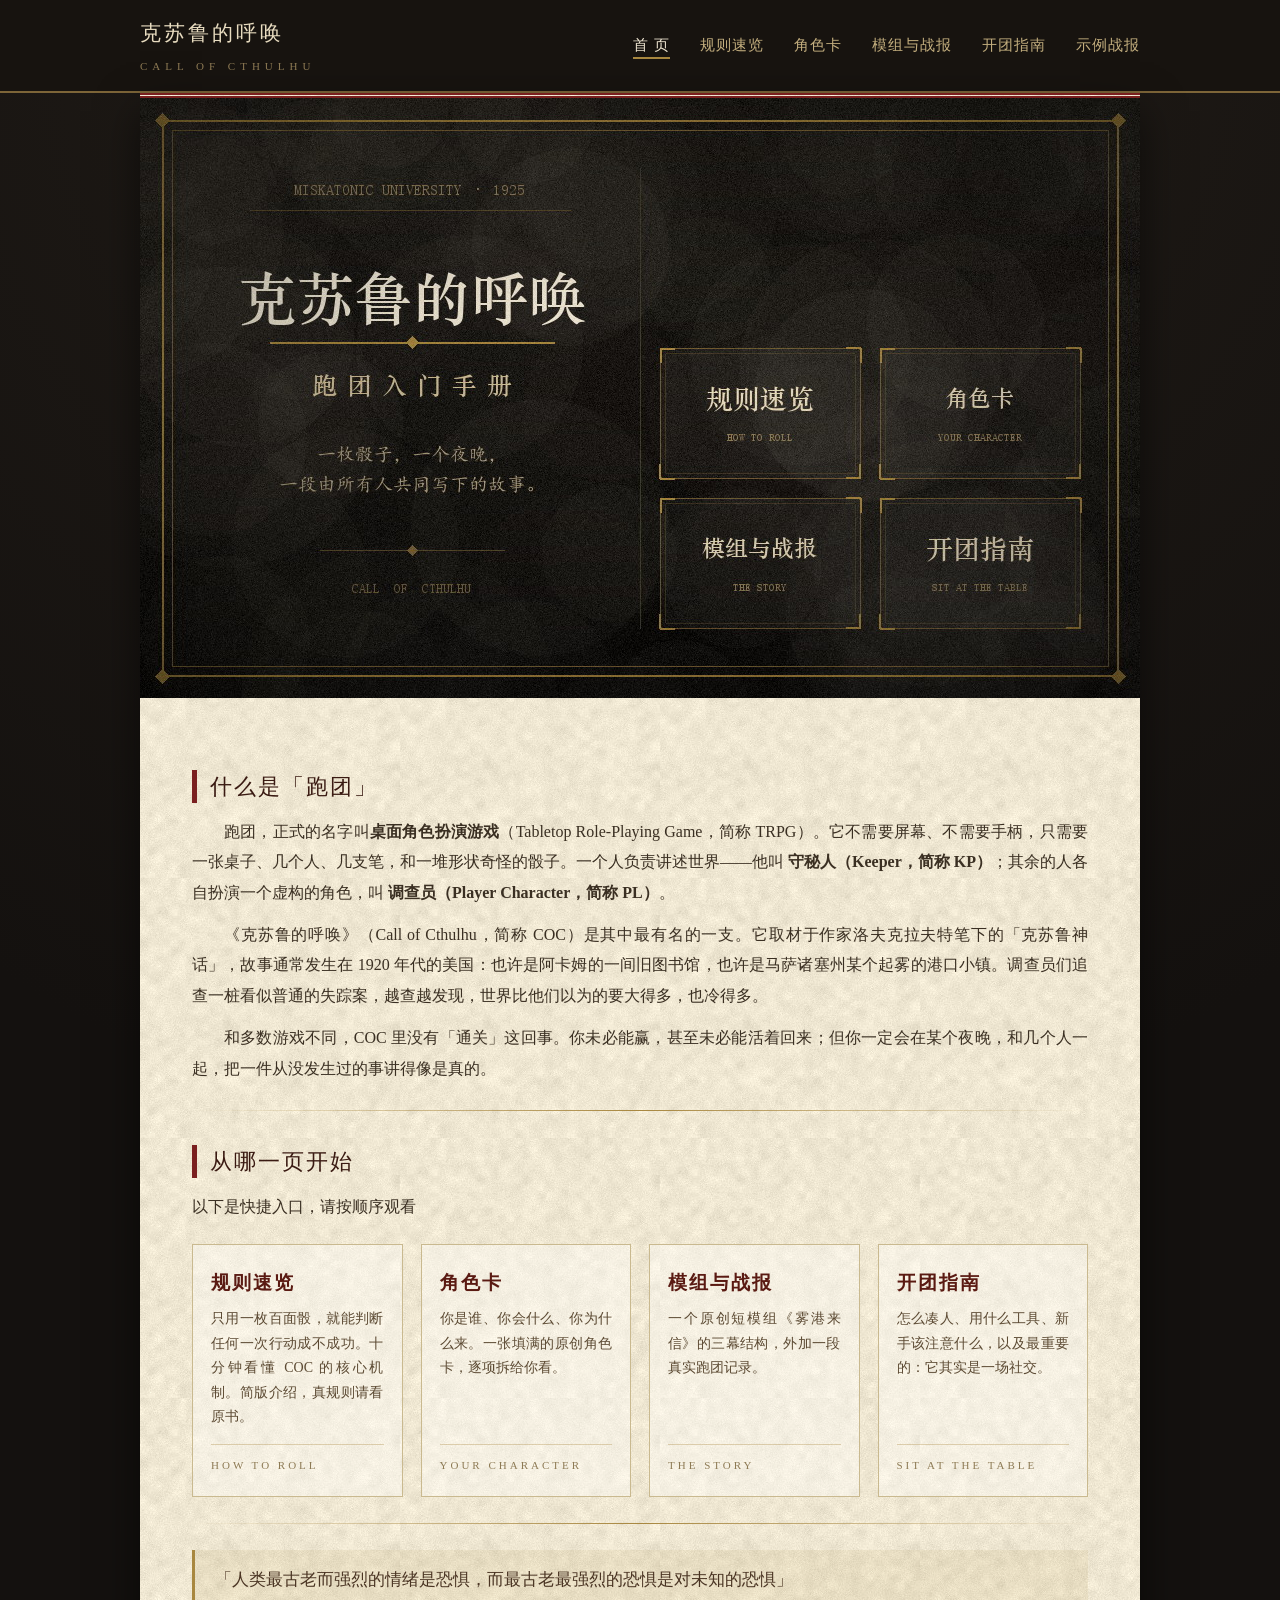
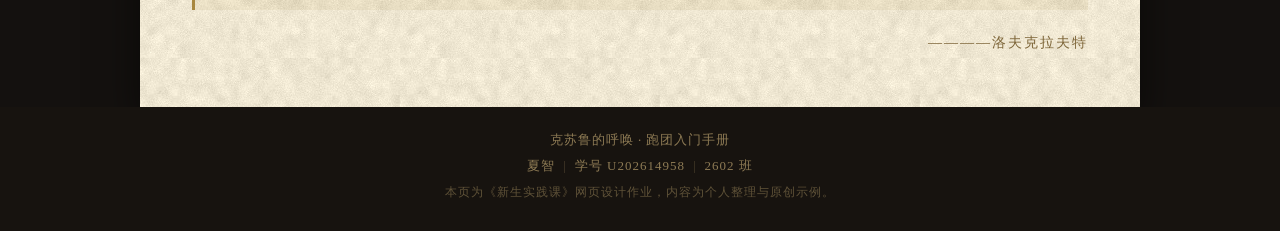
==== index.html @ 232b59ed "初版：克苏鲁的呼唤·跑团入门手册（6 个页面）" ====
<!DOCTYPE html>
<html lang="zh-CN">
<head>
<meta charset="utf-8">
<meta name="viewport" content="width=device-width, initial-scale=1.0">
<title>克苏鲁的呼唤 · 跑团入门手册</title>
<meta name="description" content="写给新手的 COC（克苏鲁的呼唤）桌面角色扮演入门站点：规则、角色卡、模组与开团指南。">
<link rel="stylesheet" href="css/style.css">
</head>

<body>

<!-- ==================== 顶部标题栏 ==================== -->
<div class="topbar">
	<div class="wrap">
		<a class="brand" href="index.html">克苏鲁的呼唤<span>CALL OF CTHULHU</span></a>
		<div class="mainnav">
			<a class="on" href="index.html">首 页</a>
			<a href="web/rules.html">规则速览</a>
			<a href="web/character.html">角色卡</a>
			<a href="web/story.html">模组与战报</a>
			<a href="web/table.html">开团指南</a>
			<a href="web/log.html">示例战报</a>
		</div>
	</div>
</div>

<div class="wrap">
<div class="sheet">

	<!-- ==================== 主页横幅 + 图片热点 ==================== -->
	<img class="hero" src="image/hero.jpg" width="1000" height="600" border="0" alt="克苏鲁的呼唤 · 跑团入门手册" usemap="#chaptermap">
	<map name="chaptermap">
		<area shape="rect" coords="520,250,720,380" href="web/rules.html" target="_self" alt="进入规则速览">
		<area shape="rect" coords="740,250,940,380" href="web/character.html" target="_self" alt="进入角色卡">
		<area shape="rect" coords="520,400,720,530" href="web/story.html" target="_self" alt="进入模组与战报">
		<area shape="rect" coords="740,400,940,530" href="web/table.html" target="_self" alt="进入开团指南">
	</map>

	<!-- ==================== 引言 ==================== -->
	<div class="section">

		<h2>什么是「跑团」</h2>

		<p>跑团，正式的名字叫<strong>桌面角色扮演游戏</strong>（Tabletop Role-Playing Game，简称 TRPG）。它不需要屏幕、不需要手柄，只需要一张桌子、几个人、几支笔，和一堆形状奇怪的骰子。一个人负责讲述世界——他叫 <strong>守秘人（Keeper，简称 KP）</strong>；其余的人各自扮演一个虚构的角色，叫 <strong>调查员（Player Character，简称 PL）</strong>。</p>

		<p>《克苏鲁的呼唤》（Call of Cthulhu，简称 COC）是其中最有名的一支。它取材于作家洛夫克拉夫特笔下的「克苏鲁神话」，故事通常发生在 1920 年代的美国：也许是阿卡姆的一间旧图书馆，也许是马萨诸塞州某个起雾的港口小镇。调查员们追查一桩看似普通的失踪案，越查越发现，世界比他们以为的要大得多，也冷得多。</p>

		<p>和多数游戏不同，COC 里没有「通关」这回事。你未必能赢，甚至未必能活着回来；但你一定会在某个夜晚，和几个人一起，把一件从没发生过的事讲得像是真的。</p>

		<hr class="rule-line">

		<!-- ==================== 四个入口卡片 ==================== -->
		<h2>从哪一页开始</h2>
		<p class="noindent">以下是快捷入口，请按顺序观看</p>

		<div class="cards">
			<a class="card" href="web/rules.html">
				<h3>规则速览</h3>
				<p>只用一枚百面骰，就能判断任何一次行动成不成功。十分钟看懂 COC 的核心机制。简版介绍，真规则请看原书。</p>
				<em>HOW TO ROLL</em>
			</a>
			<a class="card" href="web/character.html">
				<h3>角色卡</h3>
				<p>你是谁、你会什么、你为什么来。一张填满的原创角色卡，逐项拆给你看。</p>
				<em>YOUR CHARACTER</em>
			</a>
			<a class="card" href="web/story.html">
				<h3>模组与战报</h3>
				<p>一个原创短模组《雾港来信》的三幕结构，外加一段真实跑团记录。</p>
				<em>THE STORY</em>
			</a>
			<a class="card" href="web/table.html">
				<h3>开团指南</h3>
				<p>怎么凑人、用什么工具、新手该注意什么，以及最重要的：它其实是一场社交。</p>
				<em>SIT AT THE TABLE</em>
			</a>
		</div>

		<hr class="rule-line">

		<blockquote>「人类最古老而强烈的情绪是恐惧，而最古老最强烈的恐惧是对未知的恐惧」</blockquote>

		<p class="noindent" style="text-align:right; color:#7d6538; font-size:14px; letter-spacing:2px;">————洛夫克拉夫特</p>

	</div>

</div>
</div>

<!-- ==================== 页脚 ==================== -->
<div class="sitefoot">
	<div class="wrap">
		克苏鲁的呼唤 · 跑团入门手册<br>
		夏智<span class="sep">|</span>学号 U202614958<span class="sep">|</span>2602 班<br>
		<span style="font-size:12px; color:#5f5238;">本页为《新生实践课》网页设计作业，内容为个人整理与原创示例。</span>
	</div>
</div>

</body>
</html>
---- css/style.css ----
﻿@charset "utf-8";
/* ============================================================
   《克苏鲁的呼唤 · 跑团入门手册》 全站样式表
   作者：夏智   U202614958   2602 班
   说明：所有页面共用本文件，图片统一放在 ../image/ 目录
   ============================================================ */

/* ---------- 基础 ---------- */
* { margin: 0; padding: 0; box-sizing: border-box; }

body {
	background-color: #14110f;
	background-image: radial-gradient(circle at 50% 0%, #221d18 0%, #14110f 60%);
	color: #3a2f22;
	font-family: "STSong", "华文宋体", "SimSun", "宋体", serif;
	font-size: 16px;
	line-height: 1.9;
}

a { color: #7a1f1f; text-decoration: none; }
a:hover { color: #a8873f; text-decoration: underline; }

.wrap { width: 1000px; max-width: 100%; margin: 0 auto; }

/* ---------- 顶部标题栏 ---------- */
.topbar {
	background-color: #17130f;
	border-bottom: 2px solid #7d6538;
	padding: 14px 0;
}
.topbar .wrap { display: flex; align-items: center; justify-content: space-between; }

.brand {
	font-family: "STZhongsong", "华文中宋", "SimSun", serif;
	font-size: 21px;
	color: #e8dcc0 !important;
	letter-spacing: 3px;
	text-decoration: none !important;
}
.brand span {
	display: block;
	font-family: "SimSun", serif;
	font-size: 11px;
	color: #8d7a54;
	letter-spacing: 5px;
	margin-top: 2px;
}

.mainnav a {
	color: #c3ae7e;
	font-size: 15px;
	letter-spacing: 1px;
	margin-left: 26px;
	padding-bottom: 4px;
	border-bottom: 2px solid transparent;
	text-decoration: none;
}
.mainnav a:hover { color: #efe6d2; border-bottom-color: #a8873f; text-decoration: none; }
.mainnav a.on { color: #efe6d2; border-bottom-color: #a8873f; }

/* ---------- 纸张主体 ---------- */
.sheet {
	background-color: #efe6d2;
	background-image: url(../image/parchment.jpg);
	background-repeat: repeat;
	border-top: 5px double #7a1f1f;
	box-shadow: 0 18px 40px rgba(0, 0, 0, .55);
	overflow: hidden;
}

.section { padding: 38px 52px; }

/* 主页横幅：随容器缩放，热区坐标同步缩放 */
img.hero { display: block; width: 100%; height: auto; border: 0; }

/* ---------- 标题与正文 ---------- */
h1 {
	font-family: "STZhongsong", "华文中宋", "SimSun", serif;
	font-size: 34px;
	font-weight: normal;
	color: #241c14;
	letter-spacing: 4px;
	line-height: 1.5;
}
h2 {
	font-family: "STZhongsong", "华文中宋", "SimSun", serif;
	font-size: 22px;
	font-weight: normal;
	color: #3a1a12;
	letter-spacing: 2px;
	border-left: 5px solid #7a1f1f;
	padding-left: 13px;
	margin: 34px 0 14px;
	line-height: 1.5;
}
h3 { font-size: 17px; color: #4a3a26; letter-spacing: 1px; margin: 20px 0 8px; }

p { margin: 12px 0; text-indent: 2em; text-align: justify; }
p.noindent { text-indent: 0; }

.subtitle {
	font-size: 14px;
	color: #7d6538;
	letter-spacing: 6px;
	text-indent: 0;
	margin: 8px 0 26px;
}
.rule-line {
	height: 1px;
	background: linear-gradient(to right, transparent, #a8873f, transparent);
	border: 0;
	margin: 26px 0;
}

ul, ol { margin: 12px 0 12px 2.2em; }
li { margin: 7px 0; line-height: 1.85; }
li strong { color: #5a1a12; }

/* ---------- 引文 ---------- */
blockquote {
	font-family: "KaiTi", "楷体", "STKaiti", serif;
	font-size: 17px;
	color: #4a3423;
	background-color: rgba(168, 135, 63, .10);
	border-left: 3px solid #a8873f;
	padding: 14px 20px;
	margin: 20px 0;
	text-indent: 0;
}

/* ---------- 表格 ---------- */
table {
	width: 100%;
	border-collapse: collapse;
	margin: 18px 0 22px;
	background-color: rgba(255, 255, 255, .38);
}
caption {
	caption-side: top;
	text-align: left;
	font-size: 13px;
	color: #7d6538;
	letter-spacing: 1px;
	padding-bottom: 8px;
}
th {
	background-color: #2b241a;
	color: #e8dcc0;
	font-weight: normal;
	letter-spacing: 2px;
	font-size: 15px;
	padding: 11px 10px;
	text-align: left;
	border: 1px solid #2b241a;
}
td {
	padding: 9px 10px;
	border: 1px solid #cdbc95;
	font-size: 15px;
	line-height: 1.7;
}
tbody tr:nth-child(even) { background-color: rgba(122, 31, 31, .055); }
td.num { text-align: center; letter-spacing: 1px; }

/* ---------- 图片与图注 ---------- */
.figure { text-align: center; margin: 22px auto; }
.figure img {
	max-width: 100%;
	border: 1px solid #c9b98f;
	padding: 7px;
	background-color: #fff;
}
.figure.float-right { float: right; width: 300px; margin: 6px 0 16px 28px; }
.figcap { font-size: 13px; color: #6b5c46; letter-spacing: 1px; margin-top: 8px; text-indent: 0; }

/* ---------- 首页卡片 ---------- */
.cards { display: flex; flex-wrap: wrap; gap: 18px; margin: 22px 0 6px; }
.card {
	flex: 1 1 200px;
	display: flex;
	flex-direction: column;
	background-color: rgba(255, 255, 255, .34);
	border: 1px solid #c9b98f;
	padding: 20px 18px;
	text-decoration: none;
	transition: transform .25s, box-shadow .25s, border-color .25s;
}
.card:hover {
	transform: translateY(-4px);
	box-shadow: 0 8px 18px rgba(60, 40, 20, .18);
	border-color: #a8873f;
	text-decoration: none;
}
.card h3 {
	margin: 0 0 6px;
	font-family: "STZhongsong", "华文中宋", serif;
	font-size: 19px;
	color: #5a1a12;
	letter-spacing: 2px;
}
.card p { flex: 1; font-size: 14px; color: #5c4a33; text-indent: 0; margin: 0; line-height: 1.75; }
.card em { display: block; font-style: normal; font-size: 11px; letter-spacing: 3px; color: #8d7a54; margin-top: 14px; padding-top: 10px; border-top: 1px solid rgba(168, 135, 63, .35); }

/* ---------- 提示框 ---------- */
.note {
	border: 1px dashed #a8873f;
	background-color: rgba(168, 135, 63, .09);
	padding: 16px 20px;
	margin: 22px 0;
	font-size: 15px;
}
.note strong { color: #5a1a12; }
.note p { text-indent: 0; margin: 6px 0; }

/* ---------- 页脚 ---------- */
.sitefoot {
	background-color: #17130f;
	color: #8d7a54;
	text-align: center;
	font-size: 13px;
	letter-spacing: 1px;
	padding: 20px 12px 26px;
	line-height: 2;
}
.sitefoot a { color: #b09a6a; }
.sitefoot .sep { margin: 0 8px; color: #4a3f2c; }

/* ---------- 战报页 ---------- */
.metatable th { width: 118px; white-space: nowrap; font-size: 14px; letter-spacing: 3px; }
.metatable td { font-size: 15px; }

.log {
	margin: 16px 0 8px;
	border-top: 1px solid rgba(140, 114, 66, .35);
}

.row {
	display: grid;
	grid-template-columns: 78px 1fr;
	column-gap: 18px;
	padding: 8px 0;
	border-bottom: 1px solid rgba(140, 114, 66, .16);
}
.row .who {
	text-align: right;
	font-family: "STZhongsong", "华文中宋", "SimSun", serif;
	font-size: 14px;
	font-weight: bold;
	letter-spacing: 1px;
	line-height: 1.9;
	white-space: nowrap;
	overflow: hidden;
}
.row .txt { font-size: 15px; line-height: 1.85; color: #3a2f22; word-break: break-word; }

.row.ooc .txt { color: #836c48; font-size: 13.5px; }

.row.dice .txt {
	justify-self: start;
	color: #6b3a2a;
	font-size: 14px;
	background-color: rgba(168, 135, 63, .10);
	border-left: 3px solid rgba(168, 135, 63, .55);
	padding: 5px 12px;
}

p.narr { text-indent: 2em; font-size: 15px; color: #4a3a26; margin: 12px 0; }
p.ending {
	text-align: center;
	font-family: "STZhongsong", "华文中宋", "SimSun", serif;
	font-size: 18px;
	letter-spacing: 6px;
	color: #7a1f1f;
	margin: 30px 0;
}
p.lognote {
	text-align: center;
	font-size: 14px;
	letter-spacing: 2px;
	color: #7d6538;
	margin: 26px 0;
	padding: 10px 0;
	border-top: 1px dashed rgba(140, 114, 66, .45);
	border-bottom: 1px dashed rgba(140, 114, 66, .45);
}
p.small { font-size: 14px; color: #5c4a33; }

code {
	font-family: Consolas, "Courier New", monospace;
	font-size: 13px;
	background-color: rgba(168, 135, 63, .14);
	padding: 1px 5px;
}

/* ---------- 自适应 ---------- */
@media screen and (max-width: 1040px) {
	.wrap { width: 100%; padding: 0 12px; }
	.section { padding: 24px 20px; }
	.figure.float-right { float: none; width: auto; margin: 18px auto; }
	.row { grid-template-columns: 64px 1fr; column-gap: 10px; }
	.row .who { font-size: 12.5px; white-space: normal; overflow: visible; }
	.metatable th { width: 84px; letter-spacing: 1px; }
	h1 { font-size: 26px; letter-spacing: 2px; }
	h2 { font-size: 19px; }
	.topbar .wrap { flex-direction: column; align-items: flex-start; }
	.mainnav { margin-top: 8px; }
	.mainnav a { margin: 0 16px 0 0; display: inline-block; }
}
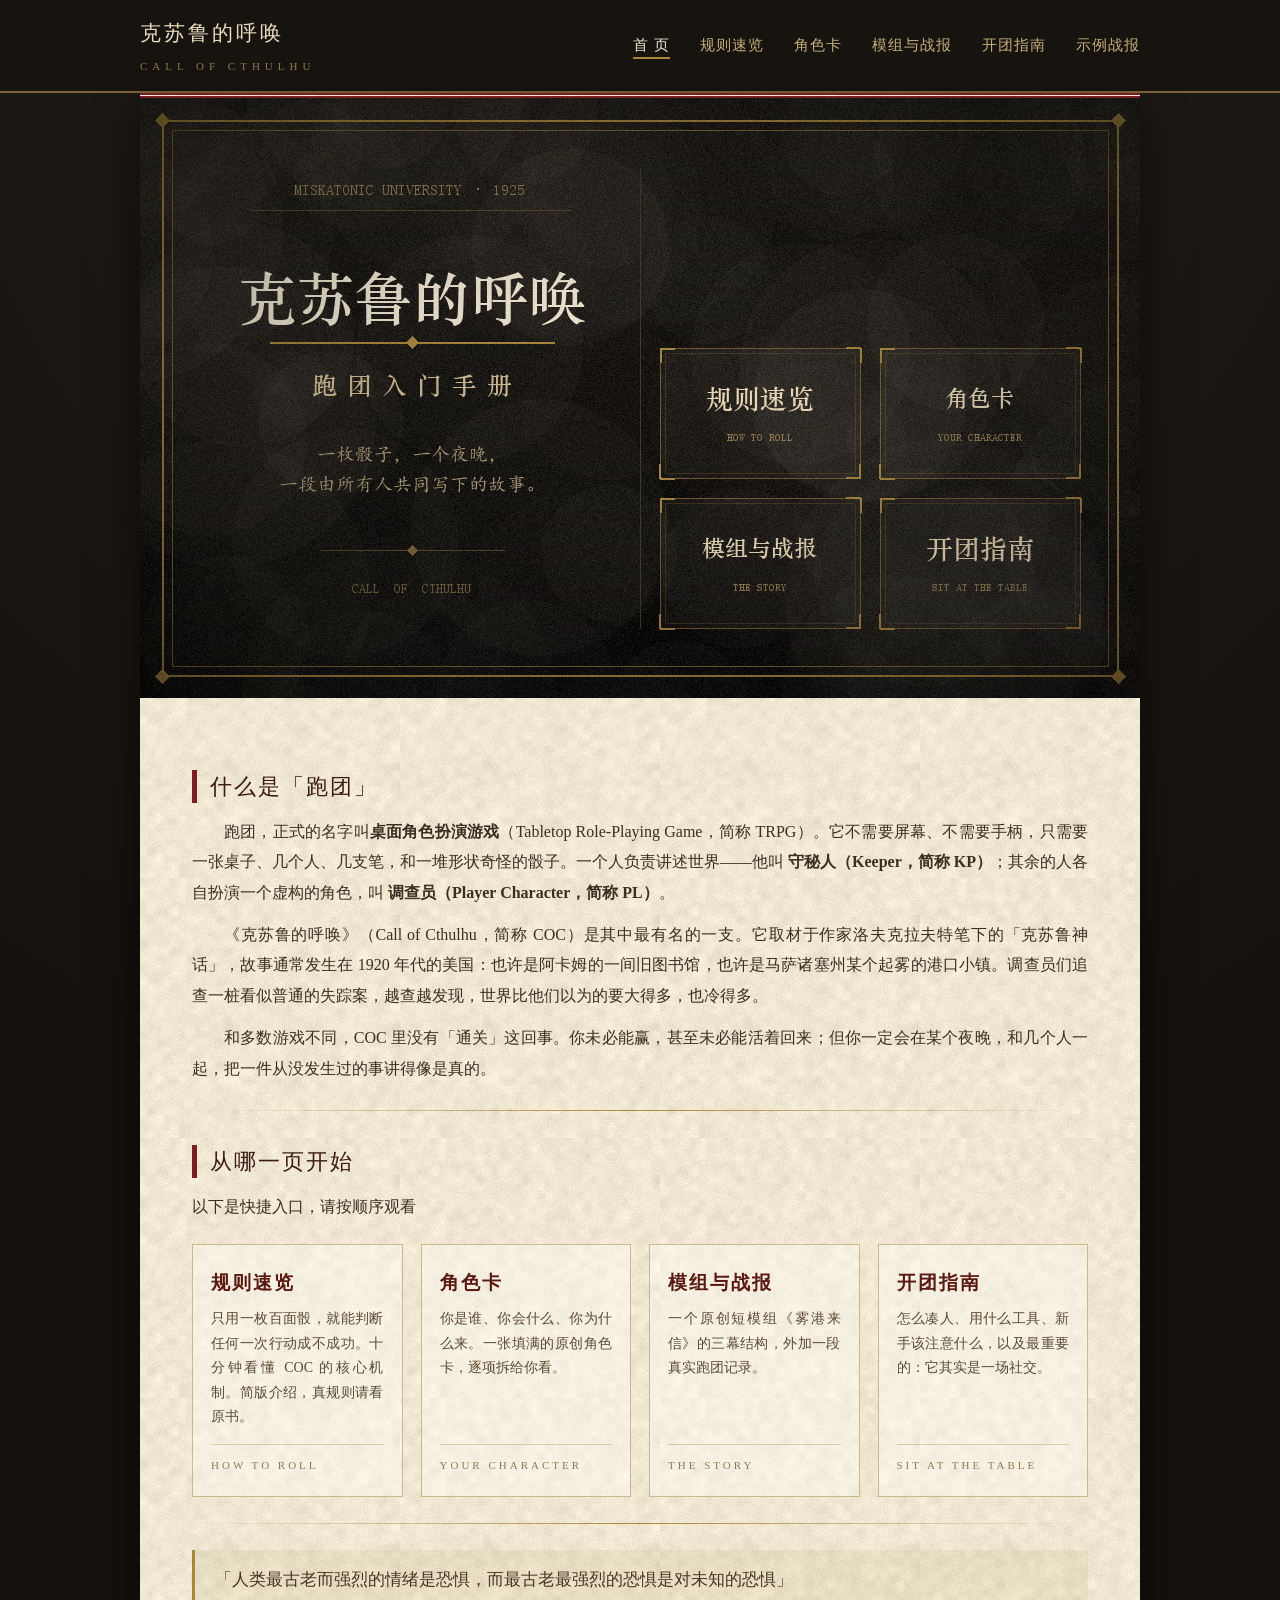
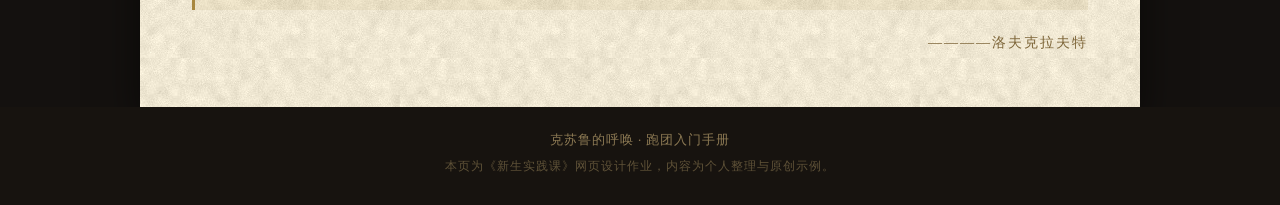
==== commit 24b86761: "页脚移除姓名、学号、班级等个人信息" ====
--- a/index.html
+++ b/index.html
@@ -92,7 +92,6 @@
 <div class="sitefoot">
 	<div class="wrap">
 		克苏鲁的呼唤 · 跑团入门手册<br>
-		夏智<span class="sep">|</span>学号 U202614958<span class="sep">|</span>2602 班<br>
 		<span style="font-size:12px; color:#5f5238;">本页为《新生实践课》网页设计作业，内容为个人整理与原创示例。</span>
 	</div>
 </div>
